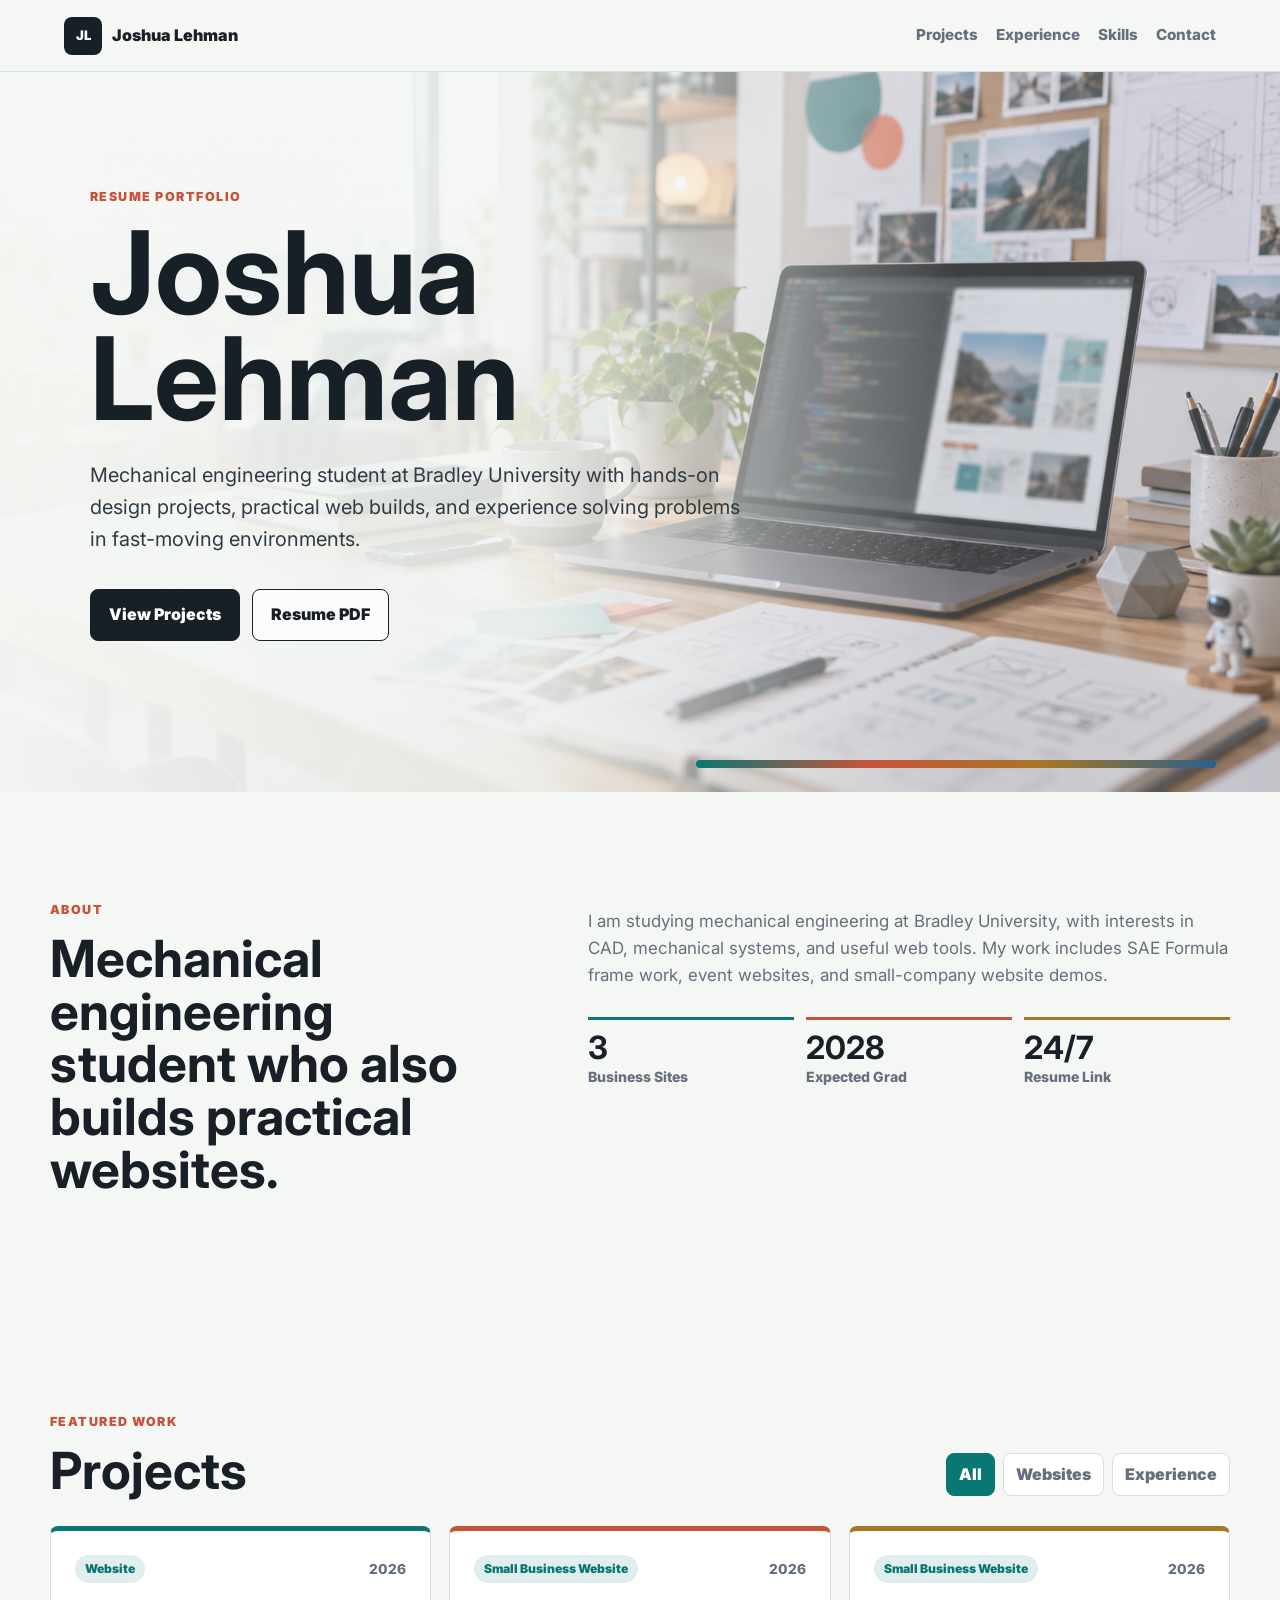
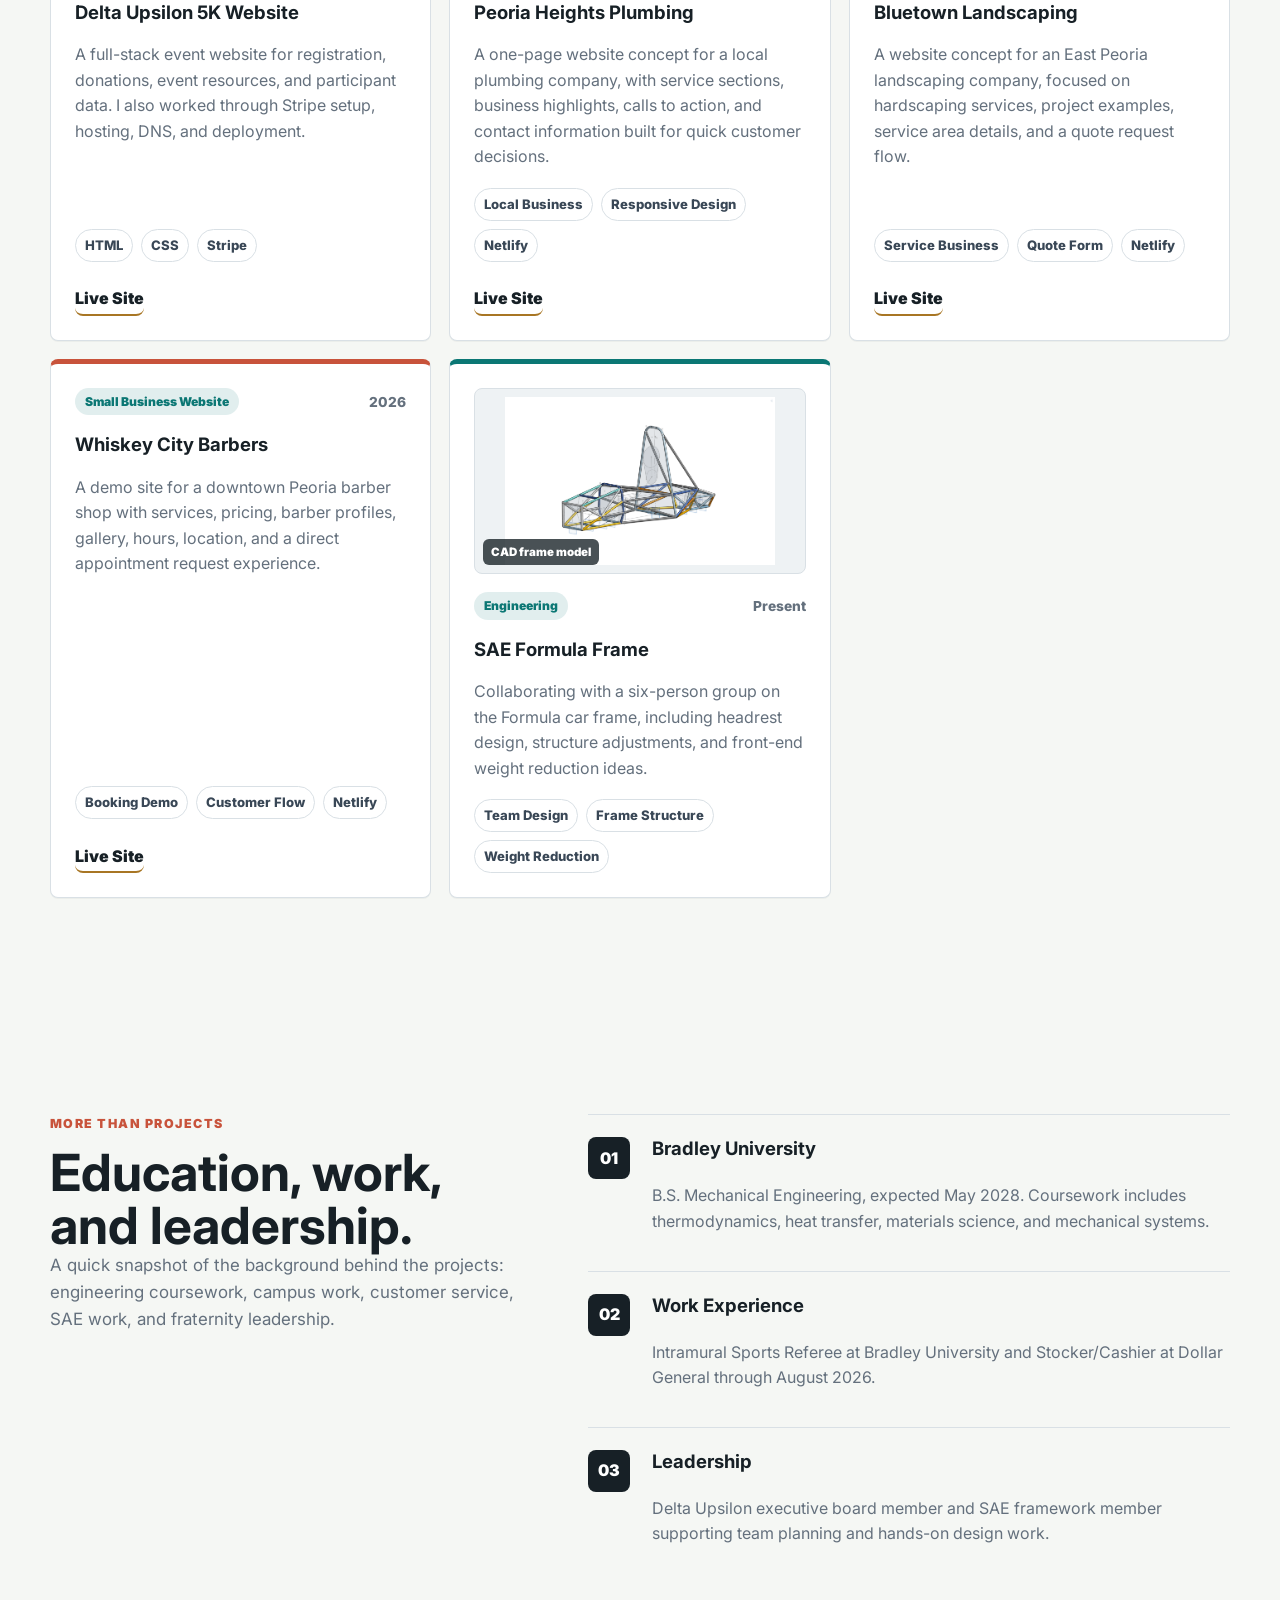
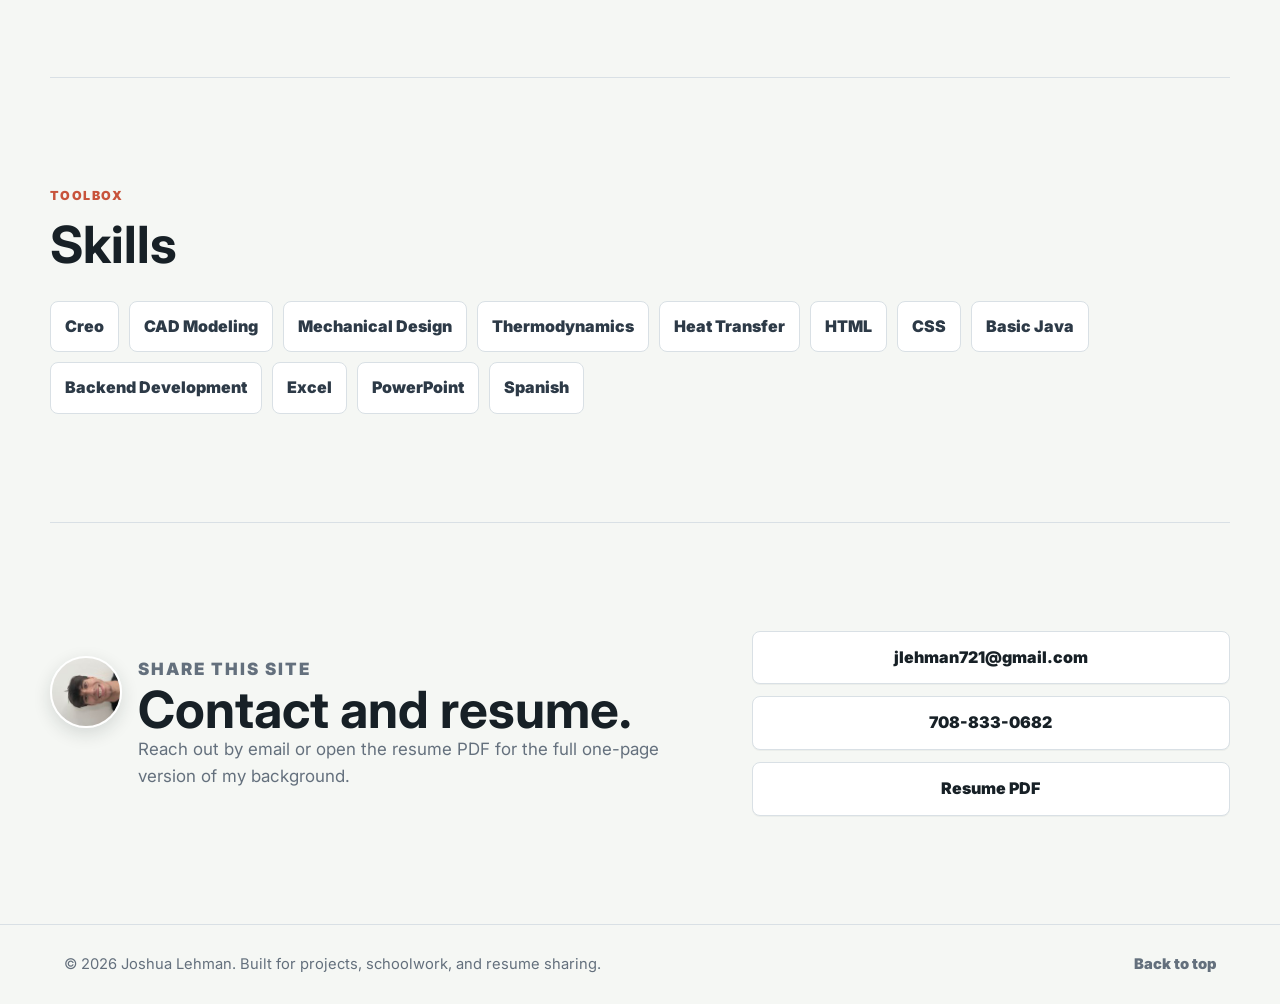
==== school/index.html @ afcafa3a "Resize contact portrait to 72 pixels" ====
<!doctype html>
<html lang="en">
  <head>
    <meta charset="utf-8">
    <meta name="viewport" content="width=device-width, initial-scale=1">
    <meta name="description" content="Joshua Lehman's student portfolio with engineering projects, small business websites, skills, and contact links.">
    <title>Joshua Lehman | Project Portfolio</title>
    <link rel="preconnect" href="https://fonts.googleapis.com">
    <link rel="preconnect" href="https://fonts.gstatic.com" crossorigin>
    <link href="https://fonts.googleapis.com/css2?family=Inter:wght@400;500;600;700;800;900&display=swap" rel="stylesheet">
    <link rel="stylesheet" href="styles.css?v=20260918-3">
  </head>
  <body>
    <header class="site-header">
      <a class="brand" href="#top" aria-label="Go to top">
        <span class="brand-mark">JL</span>
        <span>Joshua Lehman</span>
      </a>
      <nav class="site-nav" aria-label="Main navigation">
        <a href="#projects">Projects</a>
        <a href="#experience">Experience</a>
        <a href="#skills">Skills</a>
        <a href="#contact">Contact</a>
      </nav>
    </header>

    <main id="top">
      <section class="hero" aria-label="Portfolio introduction">
        <img class="hero-image" src="assets/portfolio-hero.png" alt="Desk workspace with a laptop, notebooks, and project planning materials.">
        <div class="hero-overlay"></div>
        <div class="hero-content">
          <p class="eyebrow">Resume Portfolio</p>
          <h1>Joshua Lehman</h1>
          <p class="hero-copy">
            Mechanical engineering student at Bradley University with hands-on design projects, practical web builds,
            and experience solving problems in fast-moving environments.
          </p>
          <div class="hero-actions" aria-label="Primary links">
            <a class="button primary" href="#projects">View Projects</a>
            <a class="button secondary" href="Resume 2026.pdf?v=20260918-qr">Resume PDF</a>
          </div>
        </div>
      </section>

      <section class="section intro-grid" aria-label="About">
        <div>
          <p class="section-kicker">About</p>
          <h2>Mechanical engineering student who also builds practical websites.</h2>
        </div>
        <div class="bio-panel">
          <p>
            I am studying mechanical engineering at Bradley University, with interests in CAD, mechanical systems,
            and useful web tools. My work includes SAE Formula frame work, event websites, and small-company website demos.
          </p>
          <div class="stats-row" aria-label="Portfolio highlights">
            <div>
              <strong>3</strong>
              <span>Business Sites</span>
            </div>
            <div>
              <strong>2028</strong>
              <span>Expected Grad</span>
            </div>
            <div>
              <strong>24/7</strong>
              <span>Resume Link</span>
            </div>
          </div>
        </div>
      </section>

      <section class="section" id="projects">
        <div class="section-heading">
          <div>
            <p class="section-kicker">Featured Work</p>
            <h2>Projects</h2>
          </div>
          <div class="filter-group" aria-label="Filter projects">
            <button class="filter active" type="button" data-filter="all">All</button>
            <button class="filter" type="button" data-filter="website">Websites</button>
            <button class="filter" type="button" data-filter="experience">Experience</button>
          </div>
        </div>

        <div class="project-grid">
          <article class="project-card" data-category="website">
            <div class="project-topline">
              <span class="tag">Website</span>
              <span class="date">2026</span>
            </div>
            <h3>Delta Upsilon 5K Website</h3>
            <p>
              A full-stack event website for registration, donations, event resources, and participant data.
              I also worked through Stripe setup, hosting, DNS, and deployment.
            </p>
            <ul class="project-meta">
              <li>HTML</li>
              <li>CSS</li>
              <li>Stripe</li>
            </ul>
            <div class="card-actions">
              <a href="https://dumentalhealthawareness5k.org/" target="_blank" rel="noreferrer" aria-label="View the Delta Upsilon 5K website">Live Site</a>
            </div>
          </article>

          <article class="project-card" data-category="website">
            <div class="project-topline">
              <span class="tag">Small Business Website</span>
              <span class="date">2026</span>
            </div>
            <h3>Peoria Heights Plumbing</h3>
            <p>
              A one-page website concept for a local plumbing company, with service sections, business highlights,
              calls to action, and contact information built for quick customer decisions.
            </p>
            <ul class="project-meta">
              <li>Local Business</li>
              <li>Responsive Design</li>
              <li>Netlify</li>
            </ul>
            <div class="card-actions">
              <a href="https://verdant-nasturtium-1ba655.netlify.app/" target="_blank" rel="noreferrer" aria-label="View Peoria Heights Plumbing website">Live Site</a>
            </div>
          </article>

          <article class="project-card" data-category="website">
            <div class="project-topline">
              <span class="tag">Small Business Website</span>
              <span class="date">2026</span>
            </div>
            <h3>Bluetown Landscaping</h3>
            <p>
              A website concept for an East Peoria landscaping company, focused on hardscaping services,
              project examples, service area details, and a quote request flow.
            </p>
            <ul class="project-meta">
              <li>Service Business</li>
              <li>Quote Form</li>
              <li>Netlify</li>
            </ul>
            <div class="card-actions">
              <a href="https://tranquil-beignet-ce826c.netlify.app/" target="_blank" rel="noreferrer" aria-label="View Bluetown Landscaping website">Live Site</a>
            </div>
          </article>

          <article class="project-card" data-category="website">
            <div class="project-topline">
              <span class="tag">Small Business Website</span>
              <span class="date">2026</span>
            </div>
            <h3>Whiskey City Barbers</h3>
            <p>
              A demo site for a downtown Peoria barber shop with services, pricing, barber profiles, gallery,
              hours, location, and a direct appointment request experience.
            </p>
            <ul class="project-meta">
              <li>Booking Demo</li>
              <li>Customer Flow</li>
              <li>Netlify</li>
            </ul>
            <div class="card-actions">
              <a href="https://meek-cocada-9cc5ed.netlify.app/" target="_blank" rel="noreferrer" aria-label="View Whiskey City Barbers website">Live Site</a>
            </div>
          </article>

          <article class="project-card" data-category="experience">
            <figure class="project-media">
              <button class="media-open" type="button" aria-label="Open larger CAD frame image">
                <img src="assets/sae-frame-cad.png" alt="CAD model of the SAE Formula car frame structure.">
              </button>
              <figcaption>CAD frame model</figcaption>
            </figure>
            <div class="project-topline">
              <span class="tag">Engineering</span>
              <span class="date">Present</span>
            </div>
            <h3>SAE Formula Frame</h3>
            <p>
              Collaborating with a six-person group on the Formula car frame, including headrest design,
              structure adjustments, and front-end weight reduction ideas.
            </p>
            <ul class="project-meta">
              <li>Team Design</li>
              <li>Frame Structure</li>
              <li>Weight Reduction</li>
            </ul>
          </article>
        </div>
      </section>

      <section class="section split-section" id="experience">
        <div>
          <p class="section-kicker">More Than Projects</p>
          <h2>Education, work, and leadership.</h2>
          <p class="muted">
            A quick snapshot of the background behind the projects: engineering coursework, campus work, customer
            service, SAE work, and fraternity leadership.
          </p>
        </div>
        <div class="timeline" aria-label="Experience highlights">
          <article>
            <span>01</span>
            <h3>Bradley University</h3>
            <p>B.S. Mechanical Engineering, expected May 2028. Coursework includes thermodynamics, heat transfer, materials science, and mechanical systems.</p>
          </article>
          <article>
            <span>02</span>
            <h3>Work Experience</h3>
            <p>Intramural Sports Referee at Bradley University and Stocker/Cashier at Dollar General through August 2026.</p>
          </article>
          <article>
            <span>03</span>
            <h3>Leadership</h3>
            <p>Delta Upsilon executive board member and SAE framework member supporting team planning and hands-on design work.</p>
          </article>
        </div>
      </section>

      <section class="section skills-section" id="skills">
        <div class="section-heading">
          <div>
            <p class="section-kicker">Toolbox</p>
            <h2>Skills</h2>
          </div>
        </div>
        <div class="skills-grid" aria-label="Skills list">
          <span>Creo</span>
          <span>CAD Modeling</span>
          <span>Mechanical Design</span>
          <span>Thermodynamics</span>
          <span>Heat Transfer</span>
          <span>HTML</span>
          <span>CSS</span>
          <span>Basic Java</span>
          <span>Backend Development</span>
          <span>Excel</span>
          <span>PowerPoint</span>
          <span>Spanish</span>
        </div>
      </section>

      <section class="section contact-section" id="contact">
        <div class="contact-intro">
          <img class="contact-photo" src="assets/josh-lehman.jpeg?v=20260918-3" alt="Joshua Lehman">
          <div>
            <p class="section-kicker">Share This Site</p>
            <h2>Contact and resume.</h2>
            <p>
              Reach out by email or open the resume PDF for the full one-page version of my background.
            </p>
          </div>
        </div>
        <div class="contact-links" aria-label="Contact links">
          <a href="mailto:jlehman721@gmail.com">jlehman721@gmail.com</a>
          <a href="tel:+17088330682">708-833-0682</a>
          <a href="Resume 2026.pdf?v=20260918-qr">Resume PDF</a>
        </div>
      </section>
    </main>

    <footer class="site-footer">
      <p>&copy; <span id="year"></span> Joshua Lehman. Built for projects, schoolwork, and resume sharing.</p>
      <a href="#top">Back to top</a>
    </footer>

    <div class="image-modal" id="cadModal" aria-hidden="true" role="dialog" aria-label="Larger CAD frame image">
      <button class="modal-backdrop" type="button" aria-label="Close larger CAD frame image"></button>
      <div class="modal-panel">
        <button class="modal-close" type="button" aria-label="Close larger CAD frame image">Close</button>
        <img src="assets/sae-frame-cad.png" alt="Large view of the SAE Formula car frame CAD model.">
      </div>
    </div>

    <script src="script.js"></script>
  </body>
</html>
---- school/styles.css ----
:root {
  --ink: #172026;
  --muted: #64707d;
  --line: #d9e0e5;
  --paper: #f5f7f4;
  --white: #ffffff;
  --teal: #0b7774;
  --coral: #c8533b;
  --gold: #a87624;
  --blue: #2d5f8b;
}

* {
  box-sizing: border-box;
}

html {
  scroll-behavior: smooth;
}

body {
  margin: 0;
  background: var(--paper);
  color: var(--ink);
  font-family: "Inter", Arial, sans-serif;
  line-height: 1.6;
}

a {
  color: inherit;
}

.site-header {
  position: sticky;
  top: 0;
  z-index: 20;
  display: flex;
  min-height: 72px;
  align-items: center;
  justify-content: space-between;
  gap: 24px;
  padding: 14px clamp(18px, 5vw, 64px);
  border-bottom: 1px solid rgba(217, 224, 229, 0.9);
  background: rgba(245, 247, 244, 0.93);
  backdrop-filter: blur(16px);
}

.brand {
  display: inline-flex;
  align-items: center;
  gap: 10px;
  font-weight: 900;
  text-decoration: none;
}

.brand-mark {
  display: grid;
  width: 38px;
  height: 38px;
  place-items: center;
  border-radius: 8px;
  background: var(--ink);
  color: var(--white);
  font-size: 0.82rem;
  letter-spacing: 0;
}

.site-nav {
  display: flex;
  flex-wrap: wrap;
  justify-content: flex-end;
  gap: 8px 18px;
  color: var(--muted);
  font-size: 0.95rem;
  font-weight: 800;
}

.site-nav a {
  text-decoration: none;
}

.site-nav a:hover,
.site-nav a:focus-visible {
  color: var(--teal);
}

.hero {
  position: relative;
  display: grid;
  min-height: min(720px, calc(100vh - 72px));
  align-items: center;
  overflow: hidden;
  isolation: isolate;
}

.hero::after {
  position: absolute;
  right: clamp(18px, 5vw, 64px);
  bottom: 24px;
  width: min(520px, calc(100% - 36px));
  height: 8px;
  border-radius: 999px;
  background: linear-gradient(90deg, var(--teal), var(--coral), var(--gold), var(--blue));
  content: "";
}

.hero-image {
  position: absolute;
  inset: 0;
  z-index: -2;
  width: 100%;
  height: 100%;
  object-fit: cover;
  object-position: center;
}

.hero-overlay {
  position: absolute;
  inset: 0;
  z-index: -1;
  background:
    linear-gradient(90deg, rgba(245, 247, 244, 0.98) 0%, rgba(245, 247, 244, 0.88) 42%, rgba(245, 247, 244, 0.24) 75%),
    linear-gradient(0deg, rgba(23, 32, 38, 0.12), rgba(23, 32, 38, 0));
}

.hero-content {
  width: min(700px, calc(100% - 36px));
  margin-left: clamp(18px, 7vw, 92px);
  padding: 68px 0 104px;
}

.eyebrow,
.section-kicker {
  margin: 0 0 12px;
  color: var(--coral);
  font-size: 0.78rem;
  font-weight: 900;
  letter-spacing: 0.12em;
  text-transform: uppercase;
}

h1,
h2,
h3,
p {
  overflow-wrap: anywhere;
}

h1 {
  max-width: 12ch;
  margin: 0;
  font-size: clamp(3.3rem, 9vw, 7.2rem);
  line-height: 0.92;
  letter-spacing: 0;
}

h2 {
  margin: 0;
  font-size: clamp(2rem, 4vw, 3.6rem);
  line-height: 1.03;
  letter-spacing: 0;
}

h3 {
  margin: 0;
  font-size: 1.16rem;
  line-height: 1.25;
}

.hero-copy {
  max-width: 650px;
  margin: 28px 0 0;
  color: #2f3b45;
  font-size: clamp(1.04rem, 2vw, 1.25rem);
}

.hero-actions,
.card-actions,
.contact-links {
  display: flex;
  flex-wrap: wrap;
  gap: 12px;
}

.button,
.card-actions a,
.contact-links a {
  display: inline-flex;
  min-height: 44px;
  align-items: center;
  justify-content: center;
  border-radius: 8px;
  font-weight: 900;
  text-decoration: none;
  transition: transform 160ms ease, border-color 160ms ease, background 160ms ease;
}

.hero-actions {
  margin-top: 34px;
}

.button {
  padding: 12px 18px;
  border: 1px solid var(--ink);
}

.button.primary {
  background: var(--ink);
  color: var(--white);
}

.button.secondary {
  background: rgba(255, 255, 255, 0.72);
  color: var(--ink);
}

.section {
  width: min(1180px, calc(100% - 36px));
  margin: 0 auto;
  padding: clamp(56px, 9vw, 108px) 0;
}

.intro-grid,
.split-section {
  display: grid;
  grid-template-columns: minmax(0, 0.85fr) minmax(0, 1.15fr);
  gap: clamp(26px, 5vw, 72px);
  align-items: start;
}

.bio-panel {
  padding-top: 8px;
}

.bio-panel p,
.muted,
.contact-section p {
  margin: 0;
  color: var(--muted);
  font-size: 1.06rem;
}

.stats-row {
  display: grid;
  grid-template-columns: repeat(3, minmax(0, 1fr));
  gap: 12px;
  margin-top: 28px;
}

.stats-row div {
  padding-top: 12px;
  border-top: 3px solid var(--teal);
}

.stats-row div:nth-child(2) {
  border-color: var(--coral);
}

.stats-row div:nth-child(3) {
  border-color: var(--gold);
}

.stats-row strong {
  display: block;
  font-size: 2rem;
  line-height: 1;
}

.stats-row span {
  color: var(--muted);
  font-size: 0.88rem;
  font-weight: 800;
}

.section-heading {
  display: flex;
  align-items: end;
  justify-content: space-between;
  gap: 22px;
  margin-bottom: 30px;
}

.filter-group {
  display: flex;
  flex-wrap: wrap;
  gap: 8px;
}

.filter {
  min-height: 40px;
  padding: 8px 12px;
  border: 1px solid var(--line);
  border-radius: 8px;
  background: var(--white);
  color: var(--muted);
  cursor: pointer;
  font: inherit;
  font-weight: 900;
}

.filter.active,
.filter:hover,
.filter:focus-visible {
  border-color: var(--teal);
  background: var(--teal);
  color: var(--white);
}

.project-grid {
  display: grid;
  grid-template-columns: repeat(3, minmax(0, 1fr));
  gap: 18px;
}

.project-card {
  display: flex;
  min-height: 388px;
  flex-direction: column;
  gap: 18px;
  padding: 24px;
  border: 1px solid var(--line);
  border-top: 5px solid var(--teal);
  border-radius: 8px;
  background: var(--white);
  box-shadow: 0 1px 0 rgba(23, 32, 38, 0.04);
}

.project-card:nth-child(2n) {
  border-top-color: var(--coral);
}

.project-card:nth-child(3n) {
  border-top-color: var(--gold);
}

.project-card.is-hidden {
  display: none;
}

.project-media {
  position: relative;
  overflow: hidden;
  aspect-ratio: 16 / 9;
  margin: 0;
  border: 1px solid var(--line);
  border-radius: 8px;
  background: #eef2f4;
}

.project-media img {
  width: 100%;
  height: 100%;
  object-fit: contain;
  padding: 8px;
}

.media-open {
  display: block;
  width: 100%;
  height: 100%;
  padding: 0;
  border: 0;
  background: transparent;
  cursor: zoom-in;
}

.media-open:focus-visible {
  outline: 3px solid var(--teal);
  outline-offset: -3px;
}

.project-media figcaption {
  position: absolute;
  left: 8px;
  bottom: 8px;
  padding: 4px 8px;
  border-radius: 6px;
  background: rgba(23, 32, 38, 0.78);
  color: var(--white);
  font-size: 0.72rem;
  font-weight: 900;
}

.image-modal {
  position: fixed;
  inset: 0;
  z-index: 50;
  display: none;
  align-items: center;
  justify-content: center;
  padding: 18px;
}

.image-modal.is-open {
  display: flex;
}

.modal-backdrop {
  position: absolute;
  inset: 0;
  border: 0;
  background: rgba(23, 32, 38, 0.76);
  cursor: zoom-out;
}

.modal-panel {
  position: relative;
  z-index: 1;
  display: grid;
  gap: 10px;
  width: min(1100px, 100%);
}

.modal-panel img {
  width: 100%;
  max-height: min(78vh, 780px);
  object-fit: contain;
  border-radius: 8px;
  background: var(--white);
  box-shadow: 0 20px 60px rgba(0, 0, 0, 0.28);
}

.modal-close {
  justify-self: end;
  min-height: 40px;
  padding: 8px 12px;
  border: 1px solid rgba(255, 255, 255, 0.28);
  border-radius: 8px;
  background: var(--white);
  color: var(--ink);
  cursor: pointer;
  font: inherit;
  font-weight: 900;
}

.project-topline {
  display: flex;
  align-items: center;
  justify-content: space-between;
  gap: 12px;
}

.tag {
  border-radius: 999px;
  background: rgba(11, 119, 116, 0.12);
  color: var(--teal);
  font-size: 0.76rem;
  font-weight: 900;
  padding: 4px 10px;
}

.date {
  color: var(--muted);
  font-size: 0.86rem;
  font-weight: 800;
}

.project-card p {
  margin: 0;
  color: var(--muted);
}

.project-meta {
  display: flex;
  flex-wrap: wrap;
  gap: 8px;
  padding: 0;
  margin: auto 0 0;
  list-style: none;
}

.project-meta li {
  border: 1px solid var(--line);
  border-radius: 999px;
  color: #394756;
  font-size: 0.82rem;
  font-weight: 800;
  padding: 5px 9px;
}

.card-actions {
  padding-top: 4px;
}

.card-actions a {
  min-height: 32px;
  color: var(--ink);
  border-bottom: 2px solid var(--gold);
}

.timeline {
  display: grid;
  gap: 14px;
}

.timeline article {
  display: grid;
  grid-template-columns: 48px minmax(0, 1fr);
  gap: 16px;
  align-items: start;
  padding: 22px 0;
  border-top: 1px solid var(--line);
}

.timeline span {
  display: grid;
  width: 42px;
  height: 42px;
  place-items: center;
  border-radius: 8px;
  background: var(--ink);
  color: var(--white);
  font-weight: 900;
}

.timeline p {
  grid-column: 2;
  margin: -12px 0 0;
  color: var(--muted);
}

.skills-section {
  border-top: 1px solid var(--line);
  border-bottom: 1px solid var(--line);
}

.skills-grid {
  display: flex;
  flex-wrap: wrap;
  gap: 10px;
}

.skills-grid span {
  padding: 12px 14px;
  border: 1px solid var(--line);
  border-radius: 8px;
  background: var(--white);
  color: #2d3a47;
  font-weight: 900;
}

.contact-section {
  display: grid;
  grid-template-columns: minmax(0, 1fr) minmax(260px, 0.75fr);
  gap: clamp(26px, 5vw, 70px);
  align-items: center;
}

.contact-intro {
  display: grid;
  grid-template-columns: 72px minmax(0, 1fr);
  gap: 16px;
  align-items: start;
}

.contact-photo {
  width: 72px;
  height: 72px;
  border: 2px solid var(--white);
  border-radius: 50%;
  object-fit: cover;
  object-position: center;
  box-shadow: 0 6px 18px rgba(23, 32, 38, 0.14);
}

.contact-links {
  align-content: start;
}

.contact-links a {
  width: 100%;
  padding: 13px 16px;
  border: 1px solid var(--line);
  background: var(--white);
  color: var(--ink);
  box-shadow: 0 1px 0 rgba(23, 32, 38, 0.04);
}

.contact-links a:hover,
.contact-links a:focus-visible,
.button:hover,
.button:focus-visible,
.card-actions a:hover,
.card-actions a:focus-visible {
  transform: translateY(-1px);
}

.site-footer {
  display: flex;
  flex-wrap: wrap;
  justify-content: space-between;
  gap: 14px;
  padding: 28px clamp(18px, 5vw, 64px);
  border-top: 1px solid var(--line);
  color: var(--muted);
  font-size: 0.92rem;
}

.site-footer p {
  margin: 0;
}

.site-footer a {
  font-weight: 900;
  text-decoration: none;
}

@media (max-width: 880px) {
  .site-header,
  .section-heading,
  .contact-section {
    align-items: flex-start;
  }

  .site-header,
  .section-heading {
    flex-direction: column;
  }

  .site-nav {
    justify-content: flex-start;
  }

  .hero {
    min-height: 680px;
  }

  .hero-overlay {
    background: linear-gradient(180deg, rgba(245, 247, 244, 0.98) 0%, rgba(245, 247, 244, 0.92) 48%, rgba(245, 247, 244, 0.38) 100%);
  }

  .intro-grid,
  .split-section,
  .contact-section,
  .project-grid {
    grid-template-columns: 1fr;
  }

  .project-card {
    min-height: auto;
  }
}

@media (max-width: 560px) {
  .site-header {
    position: static;
  }

  .hero-content {
    width: calc(100% - 32px);
    margin: 0 auto;
    padding-top: 50px;
  }

  .hero::after {
    right: 16px;
    bottom: 18px;
    width: calc(100% - 32px);
  }

  .hero-actions .button,
  .stats-row,
  .filter,
  .contact-links a {
    width: 100%;
  }

  .stats-row {
    grid-template-columns: 1fr;
  }

  .timeline article {
    grid-template-columns: 42px minmax(0, 1fr);
  }
}
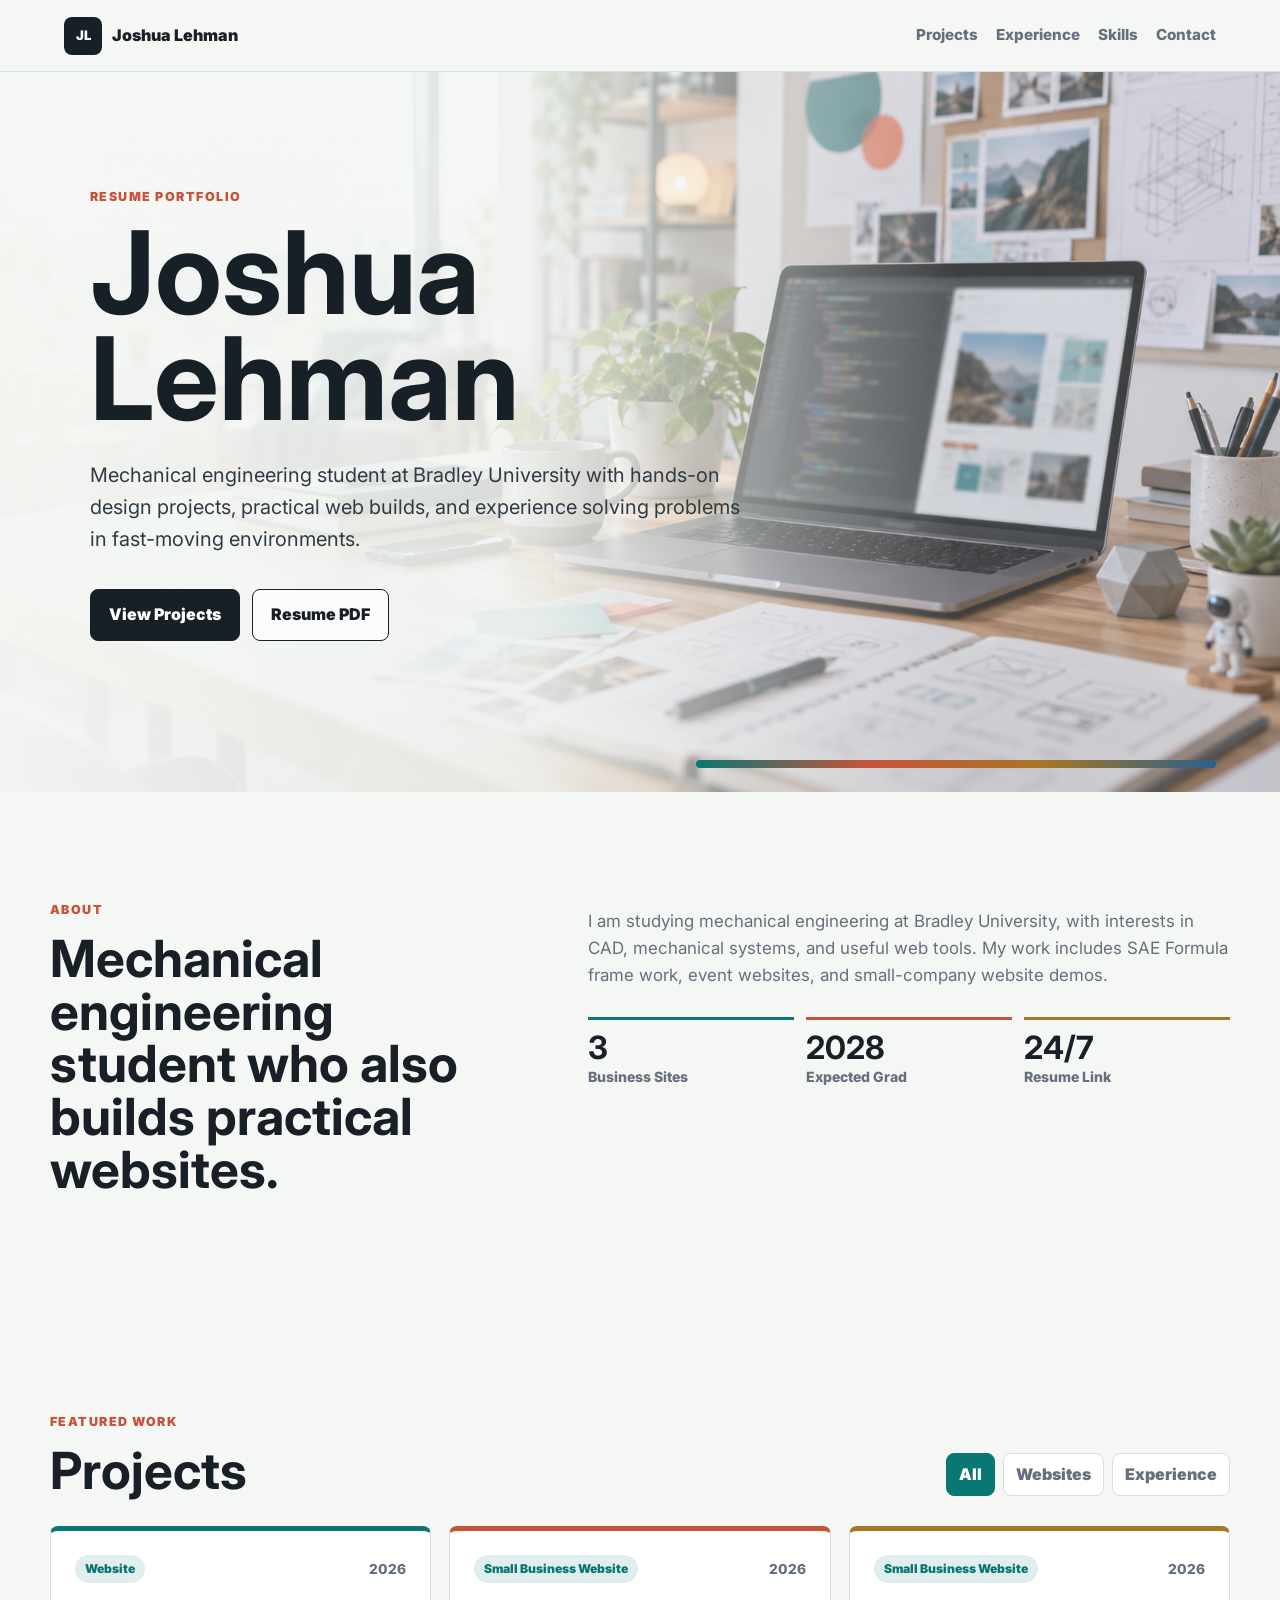
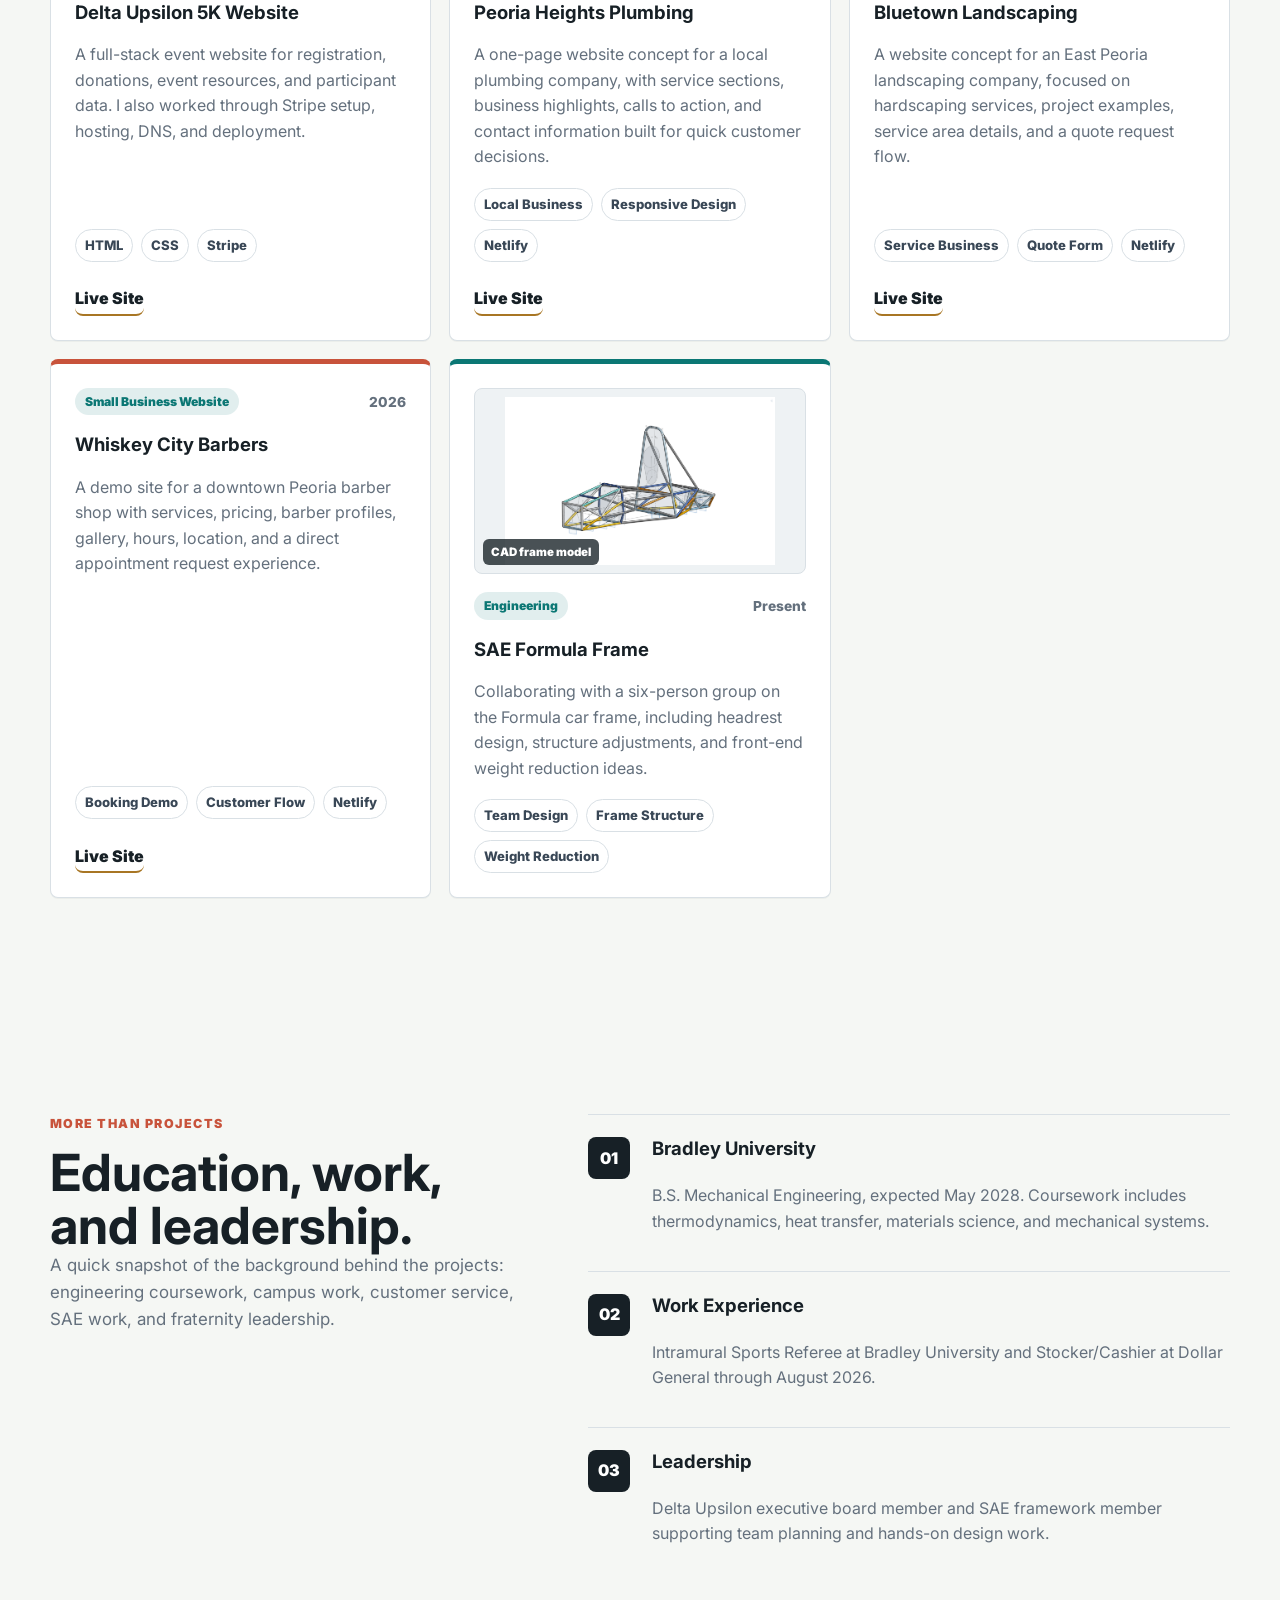
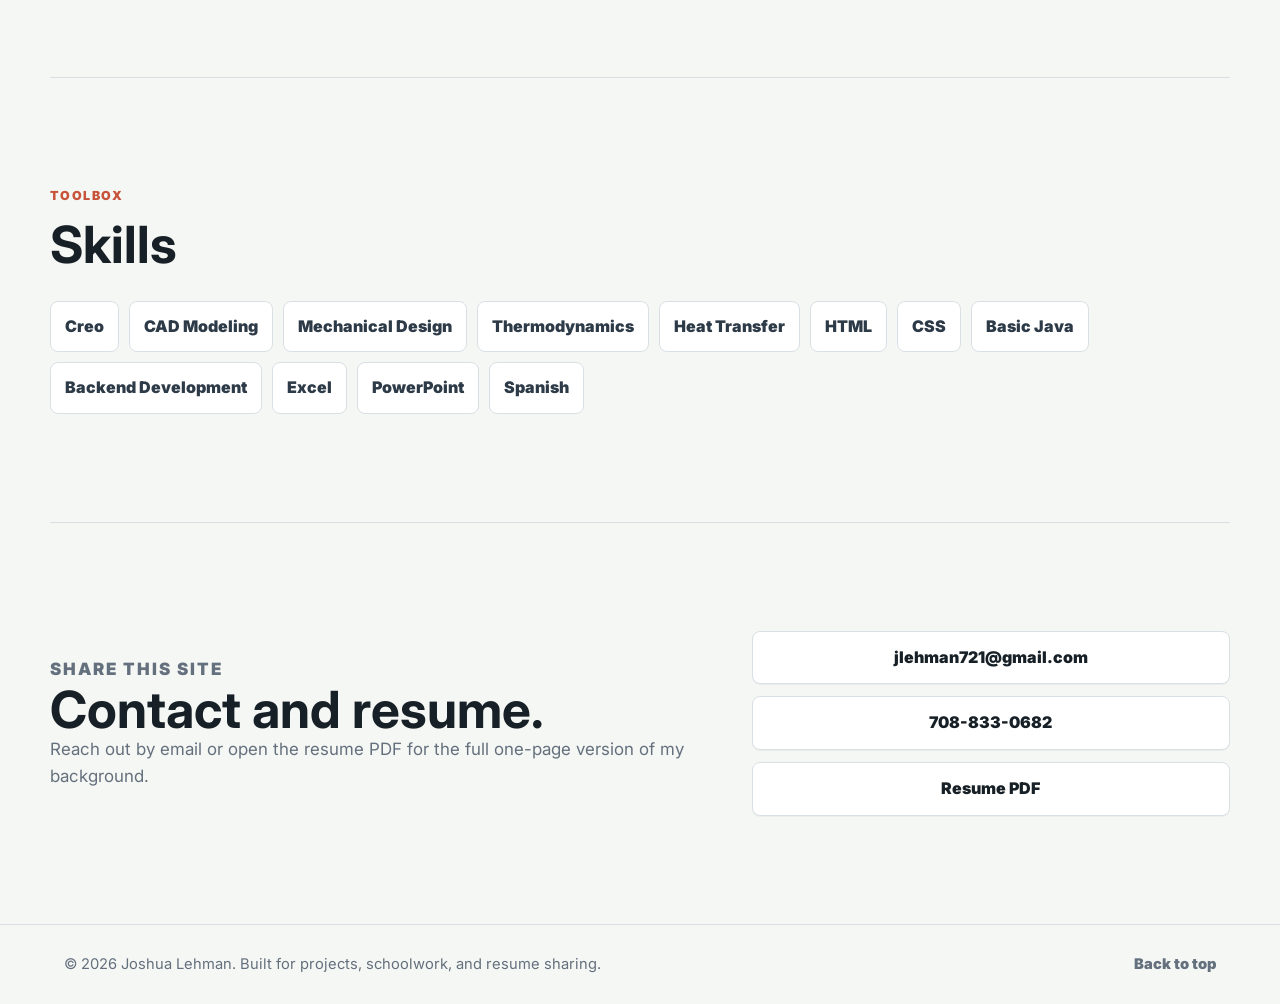
==== commit 8e0c9604: "Remove contact portrait" ====
--- a/school/index.html
+++ b/school/index.html
@@ -8,7 +8,7 @@
     <link rel="preconnect" href="https://fonts.googleapis.com">
     <link rel="preconnect" href="https://fonts.gstatic.com" crossorigin>
     <link href="https://fonts.googleapis.com/css2?family=Inter:wght@400;500;600;700;800;900&display=swap" rel="stylesheet">
-    <link rel="stylesheet" href="styles.css?v=20260918-3">
+    <link rel="stylesheet" href="styles.css">
   </head>
   <body>
     <header class="site-header">
@@ -37,7 +37,7 @@
           </p>
           <div class="hero-actions" aria-label="Primary links">
             <a class="button primary" href="#projects">View Projects</a>
-            <a class="button secondary" href="Resume 2026.pdf?v=20260918-qr">Resume PDF</a>
+            <a class="button secondary" href="Resume 2026.pdf">Resume PDF</a>
           </div>
         </div>
       </section>
@@ -240,20 +240,17 @@
       </section>
 
       <section class="section contact-section" id="contact">
-        <div class="contact-intro">
-          <img class="contact-photo" src="assets/josh-lehman.jpeg?v=20260918-3" alt="Joshua Lehman">
-          <div>
-            <p class="section-kicker">Share This Site</p>
-            <h2>Contact and resume.</h2>
-            <p>
-              Reach out by email or open the resume PDF for the full one-page version of my background.
-            </p>
-          </div>
+        <div>
+          <p class="section-kicker">Share This Site</p>
+          <h2>Contact and resume.</h2>
+          <p>
+            Reach out by email or open the resume PDF for the full one-page version of my background.
+          </p>
         </div>
         <div class="contact-links" aria-label="Contact links">
           <a href="mailto:jlehman721@gmail.com">jlehman721@gmail.com</a>
           <a href="tel:+17088330682">708-833-0682</a>
-          <a href="Resume 2026.pdf?v=20260918-qr">Resume PDF</a>
+          <a href="Resume 2026.pdf">Resume PDF</a>
         </div>
       </section>
     </main>
--- a/school/styles.css
+++ b/school/styles.css
@@ -546,33 +546,19 @@
   align-items: center;
 }
 
-.contact-intro {
-  display: grid;
-  grid-template-columns: 72px minmax(0, 1fr);
-  gap: 16px;
-  align-items: start;
-}
-
-.contact-photo {
-  width: 72px;
-  height: 72px;
-  border: 2px solid var(--white);
-  border-radius: 50%;
-  object-fit: cover;
-  object-position: center;
-  box-shadow: 0 6px 18px rgba(23, 32, 38, 0.14);
-}
-
 .contact-links {
   align-content: start;
 }
 
 .contact-links a {
   width: 100%;
+  max-width: 100%;
   padding: 13px 16px;
   border: 1px solid var(--line);
   background: var(--white);
   color: var(--ink);
+  overflow-wrap: anywhere;
+  text-align: center;
   box-shadow: 0 1px 0 rgba(23, 32, 38, 0.04);
 }
 
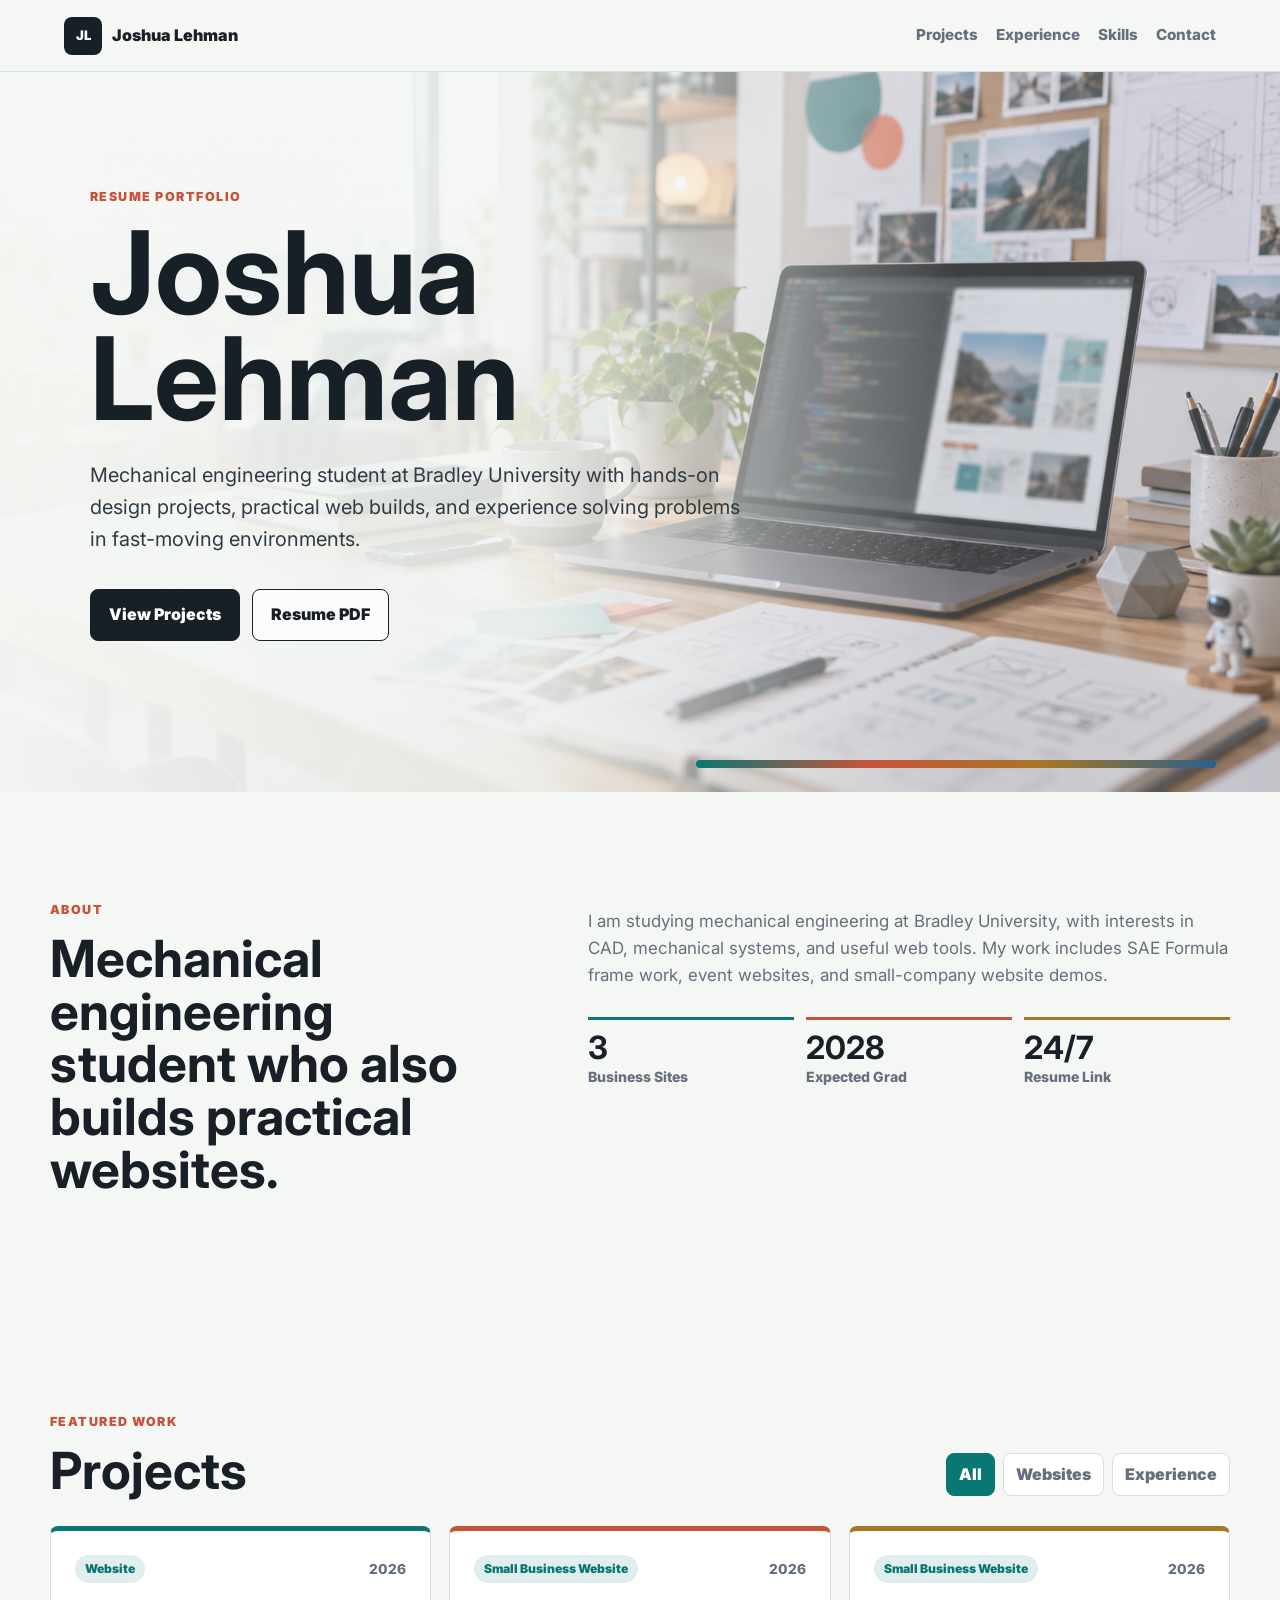
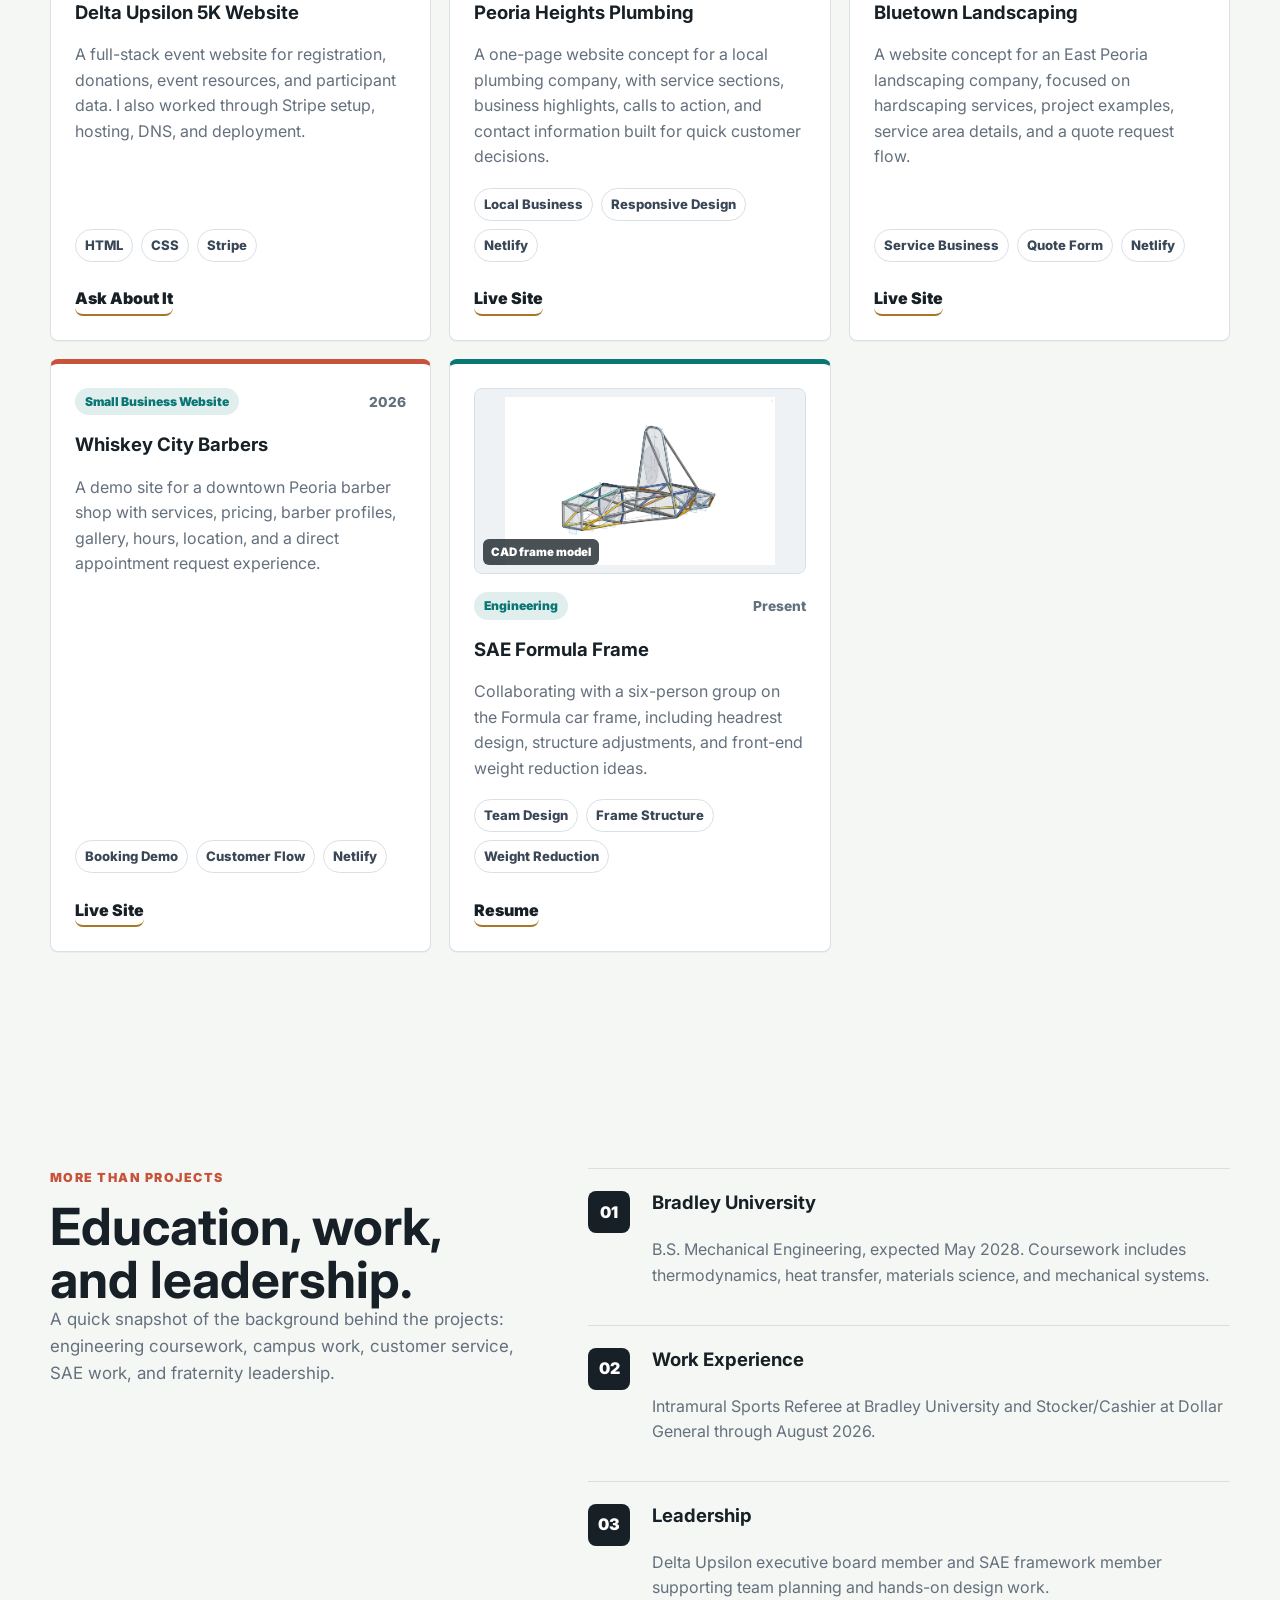
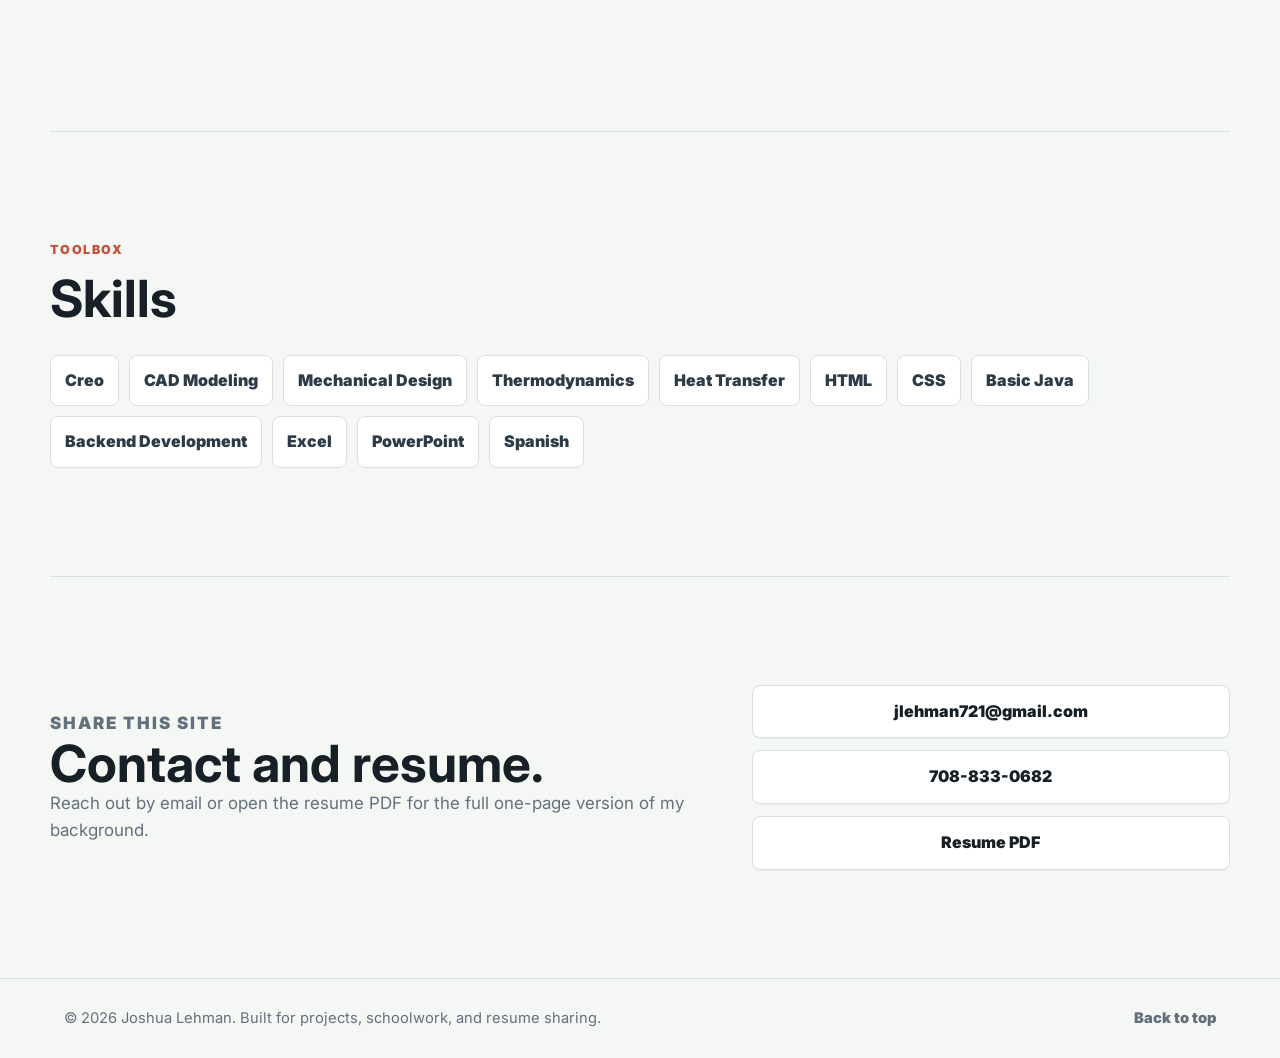
==== commit ae607303: "Add files via upload" ====
--- a/school/index.html
+++ b/school/index.html
@@ -99,7 +99,7 @@
               <li>Stripe</li>
             </ul>
             <div class="card-actions">
-              <a href="https://dumentalhealthawareness5k.org/" target="_blank" rel="noreferrer" aria-label="View the Delta Upsilon 5K website">Live Site</a>
+              <a href="#contact" aria-label="Ask about the Delta Upsilon 5K website">Ask About It</a>
             </div>
           </article>
 
@@ -184,6 +184,9 @@
               <li>Frame Structure</li>
               <li>Weight Reduction</li>
             </ul>
+            <div class="card-actions">
+              <a href="Resume 2026.pdf" aria-label="View resume for SAE Formula frame details">Resume</a>
+            </div>
           </article>
         </div>
       </section>
--- a/school/styles.css
+++ b/school/styles.css
@@ -552,13 +552,10 @@
 
 .contact-links a {
   width: 100%;
-  max-width: 100%;
   padding: 13px 16px;
   border: 1px solid var(--line);
   background: var(--white);
   color: var(--ink);
-  overflow-wrap: anywhere;
-  text-align: center;
   box-shadow: 0 1px 0 rgba(23, 32, 38, 0.04);
 }
 
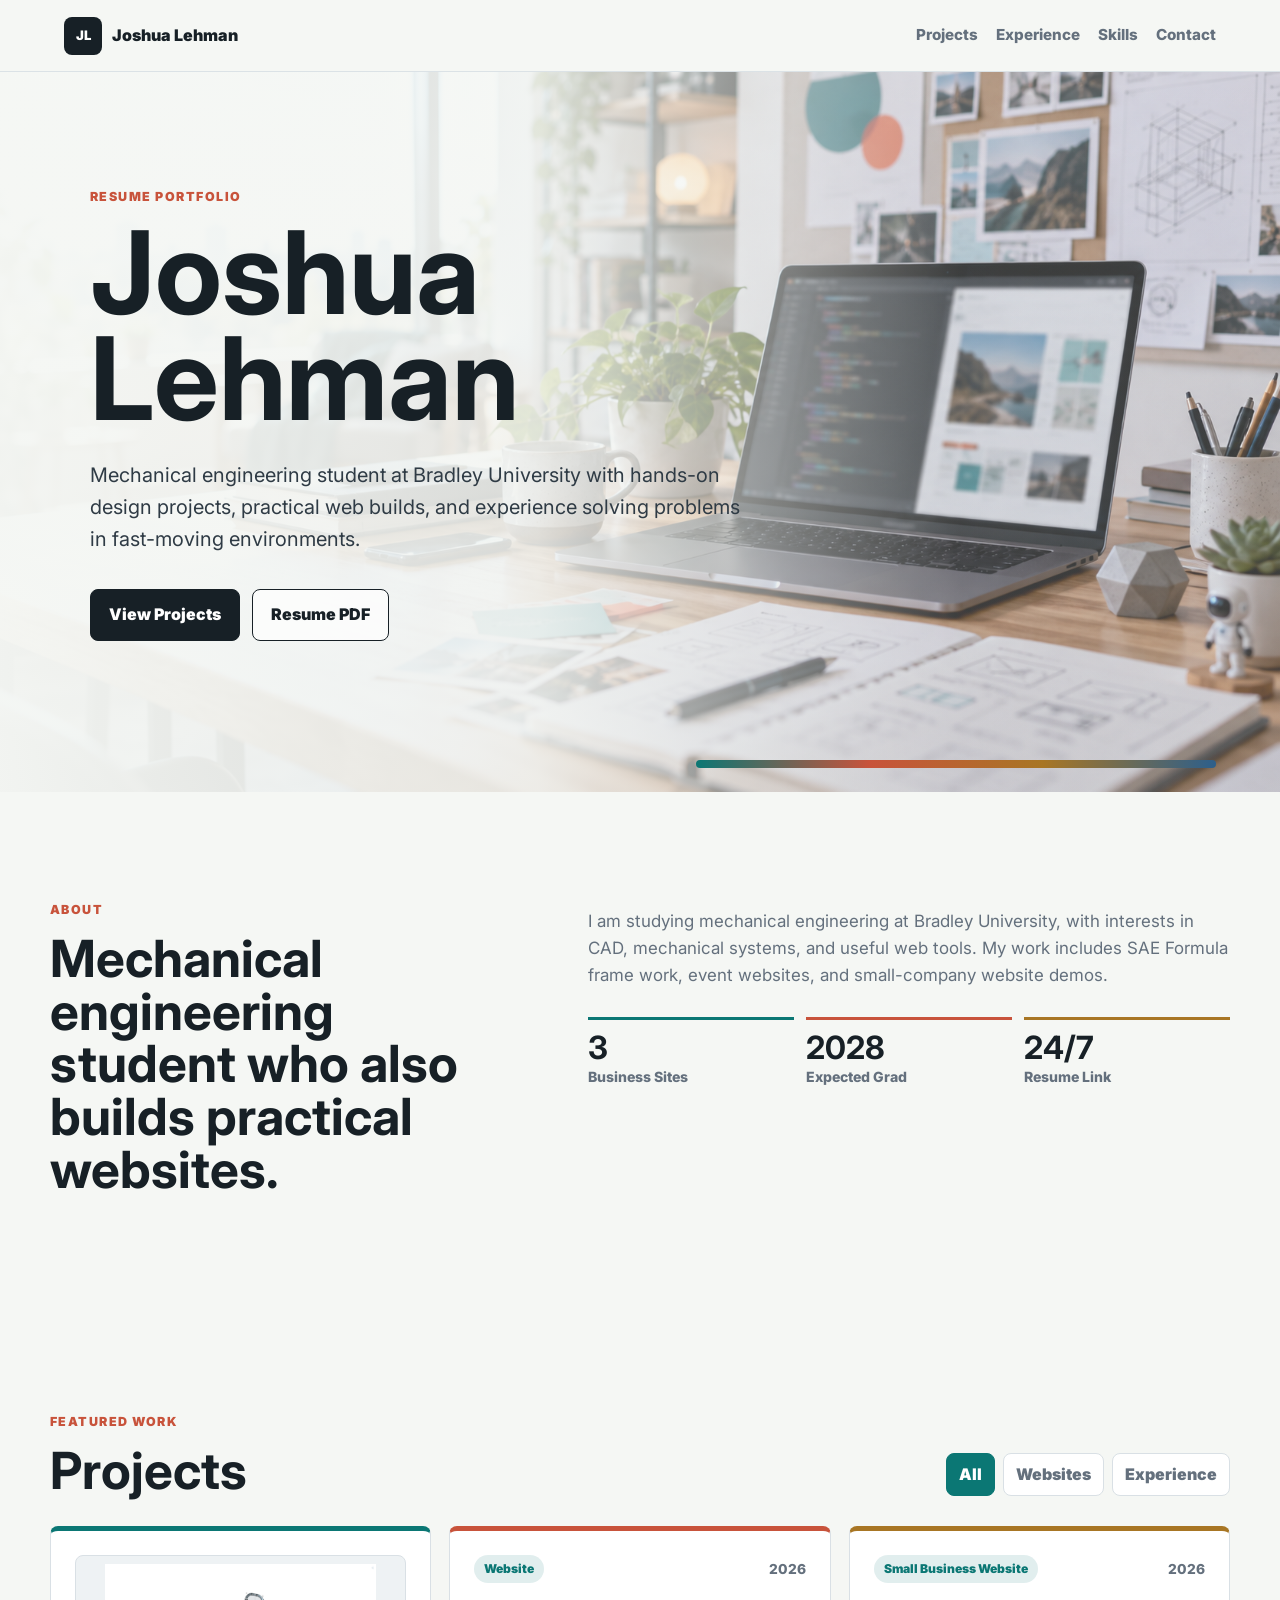
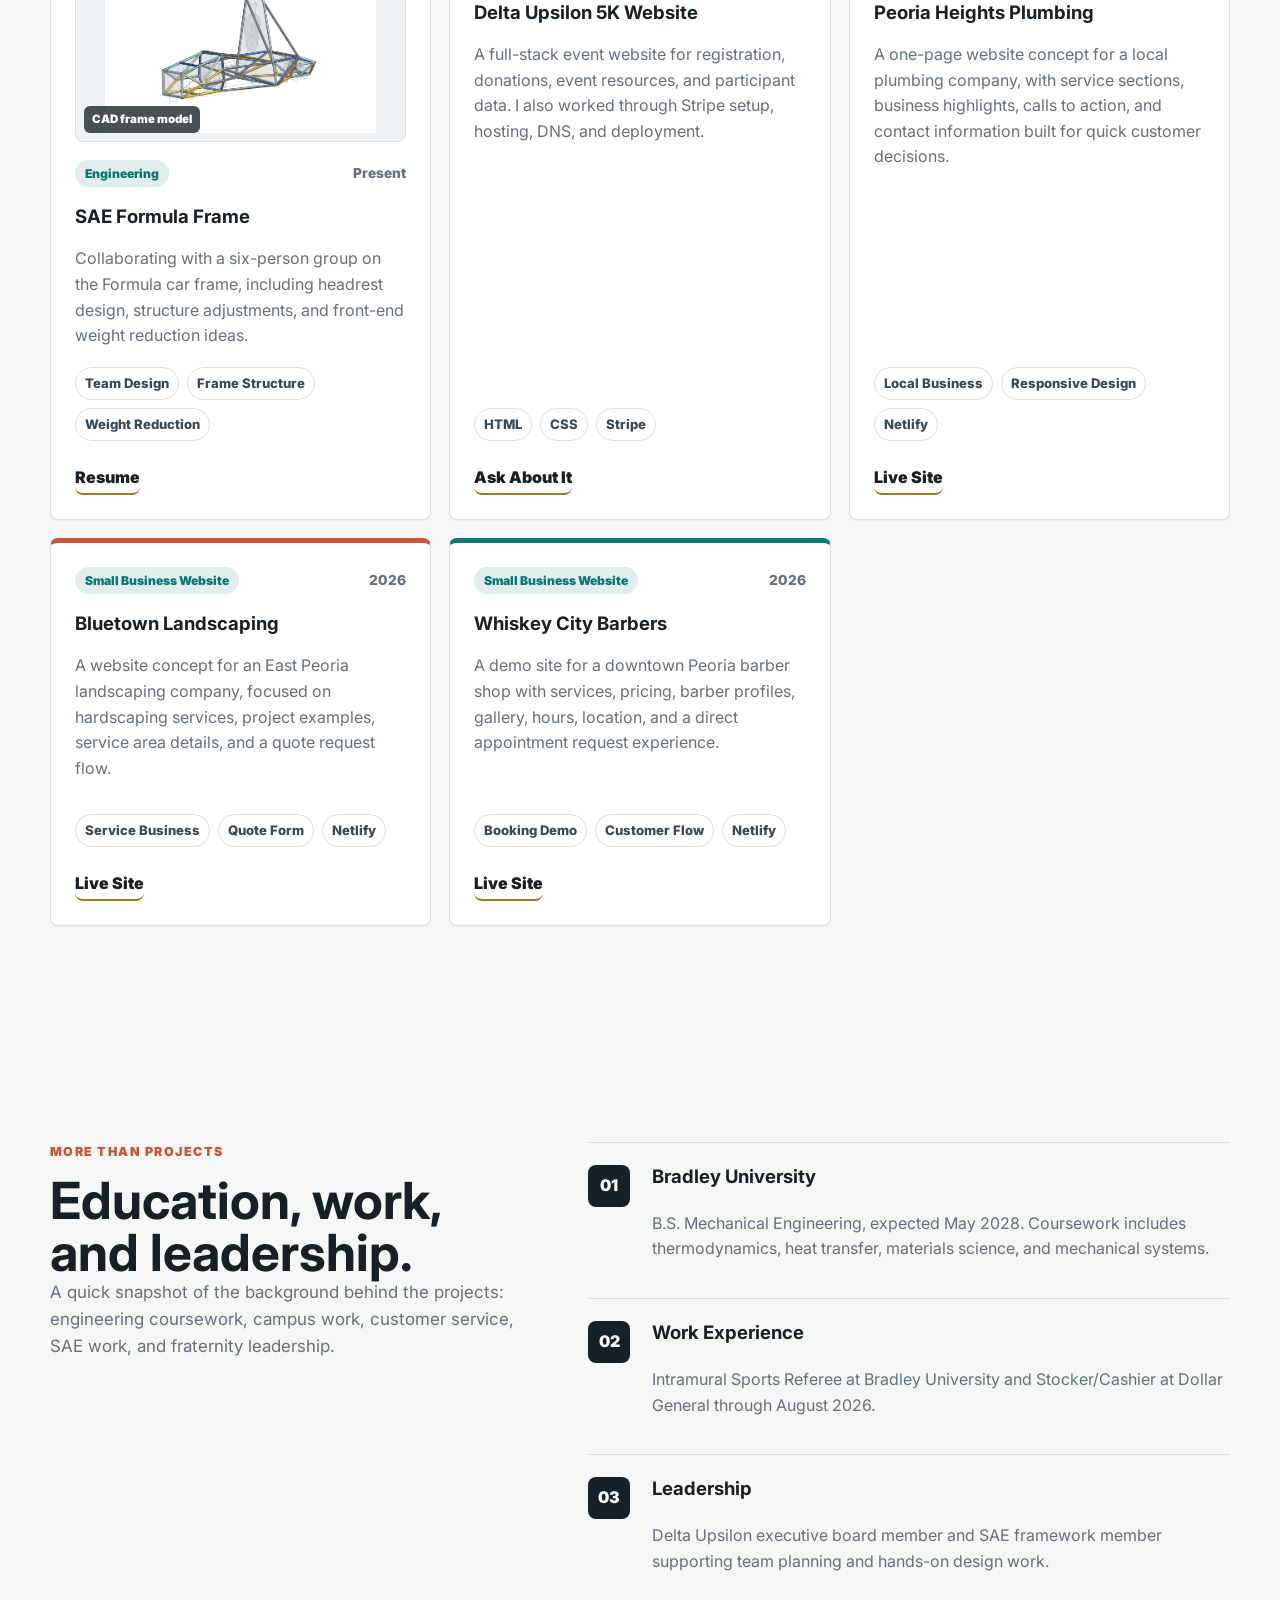
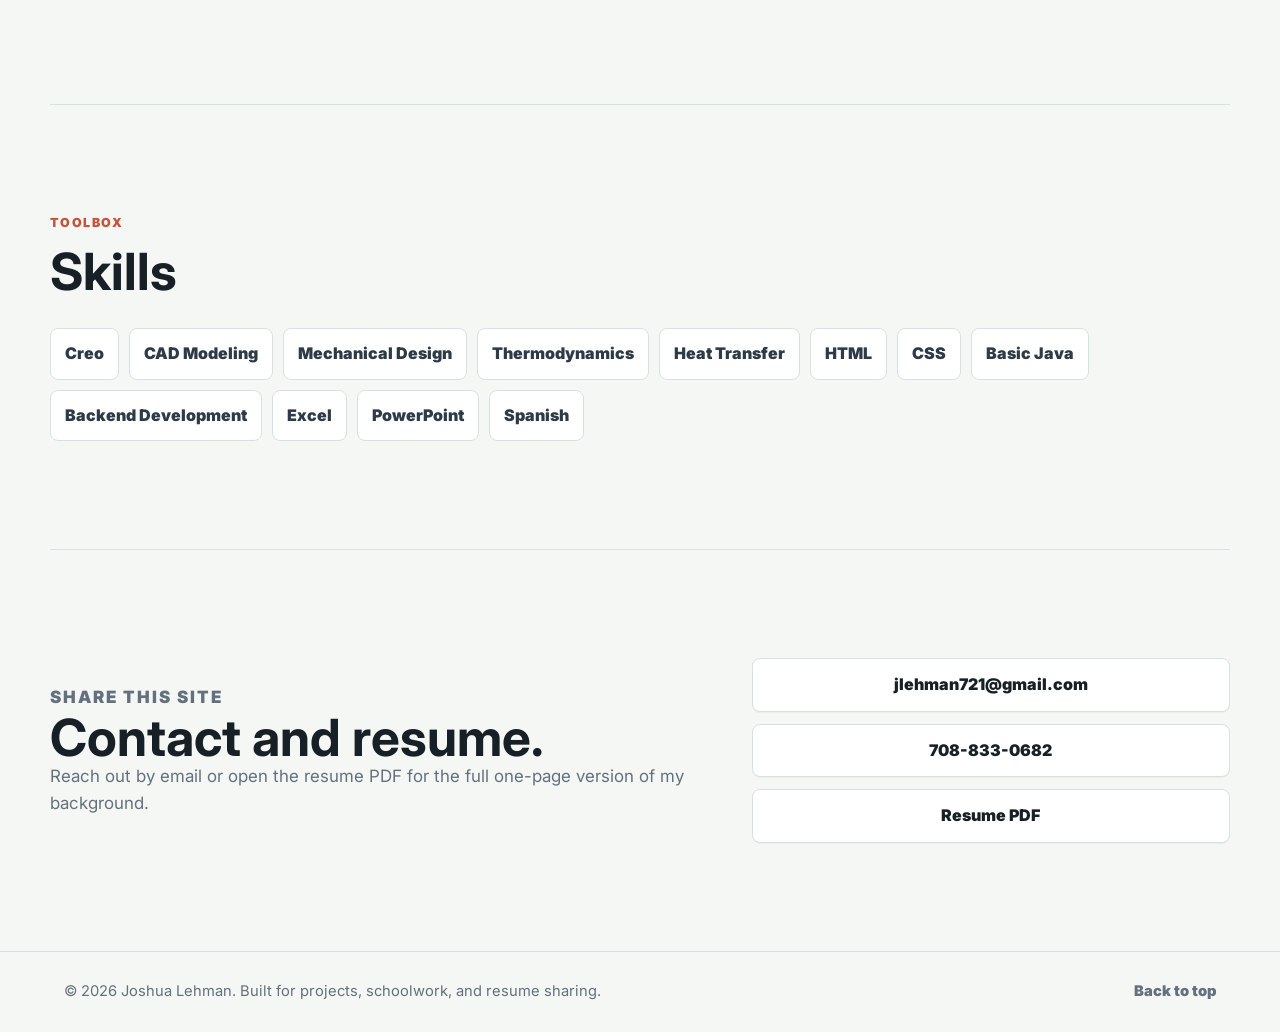
==== commit b4e6fa96: "Reorder projects and update resume links" ====
--- a/school/index.html
+++ b/school/index.html
@@ -37,7 +37,7 @@
           </p>
           <div class="hero-actions" aria-label="Primary links">
             <a class="button primary" href="#projects">View Projects</a>
-            <a class="button secondary" href="Resume 2026.pdf">Resume PDF</a>
+            <a class="button secondary" href="Resume%20Job%20Fair.pdf">Resume PDF</a>
           </div>
         </div>
       </section>
@@ -83,86 +83,6 @@
         </div>
 
         <div class="project-grid">
-          <article class="project-card" data-category="website">
-            <div class="project-topline">
-              <span class="tag">Website</span>
-              <span class="date">2026</span>
-            </div>
-            <h3>Delta Upsilon 5K Website</h3>
-            <p>
-              A full-stack event website for registration, donations, event resources, and participant data.
-              I also worked through Stripe setup, hosting, DNS, and deployment.
-            </p>
-            <ul class="project-meta">
-              <li>HTML</li>
-              <li>CSS</li>
-              <li>Stripe</li>
-            </ul>
-            <div class="card-actions">
-              <a href="#contact" aria-label="Ask about the Delta Upsilon 5K website">Ask About It</a>
-            </div>
-          </article>
-
-          <article class="project-card" data-category="website">
-            <div class="project-topline">
-              <span class="tag">Small Business Website</span>
-              <span class="date">2026</span>
-            </div>
-            <h3>Peoria Heights Plumbing</h3>
-            <p>
-              A one-page website concept for a local plumbing company, with service sections, business highlights,
-              calls to action, and contact information built for quick customer decisions.
-            </p>
-            <ul class="project-meta">
-              <li>Local Business</li>
-              <li>Responsive Design</li>
-              <li>Netlify</li>
-            </ul>
-            <div class="card-actions">
-              <a href="https://verdant-nasturtium-1ba655.netlify.app/" target="_blank" rel="noreferrer" aria-label="View Peoria Heights Plumbing website">Live Site</a>
-            </div>
-          </article>
-
-          <article class="project-card" data-category="website">
-            <div class="project-topline">
-              <span class="tag">Small Business Website</span>
-              <span class="date">2026</span>
-            </div>
-            <h3>Bluetown Landscaping</h3>
-            <p>
-              A website concept for an East Peoria landscaping company, focused on hardscaping services,
-              project examples, service area details, and a quote request flow.
-            </p>
-            <ul class="project-meta">
-              <li>Service Business</li>
-              <li>Quote Form</li>
-              <li>Netlify</li>
-            </ul>
-            <div class="card-actions">
-              <a href="https://tranquil-beignet-ce826c.netlify.app/" target="_blank" rel="noreferrer" aria-label="View Bluetown Landscaping website">Live Site</a>
-            </div>
-          </article>
-
-          <article class="project-card" data-category="website">
-            <div class="project-topline">
-              <span class="tag">Small Business Website</span>
-              <span class="date">2026</span>
-            </div>
-            <h3>Whiskey City Barbers</h3>
-            <p>
-              A demo site for a downtown Peoria barber shop with services, pricing, barber profiles, gallery,
-              hours, location, and a direct appointment request experience.
-            </p>
-            <ul class="project-meta">
-              <li>Booking Demo</li>
-              <li>Customer Flow</li>
-              <li>Netlify</li>
-            </ul>
-            <div class="card-actions">
-              <a href="https://meek-cocada-9cc5ed.netlify.app/" target="_blank" rel="noreferrer" aria-label="View Whiskey City Barbers website">Live Site</a>
-            </div>
-          </article>
-
           <article class="project-card" data-category="experience">
             <figure class="project-media">
               <button class="media-open" type="button" aria-label="Open larger CAD frame image">
@@ -185,9 +105,90 @@
               <li>Weight Reduction</li>
             </ul>
             <div class="card-actions">
-              <a href="Resume 2026.pdf" aria-label="View resume for SAE Formula frame details">Resume</a>
-            </div>
-          </article>
+              <a href="Resume%20Job%20Fair.pdf" aria-label="View resume for SAE Formula frame details">Resume</a>
+            </div>
+          </article>
+
+          <article class="project-card" data-category="website">
+            <div class="project-topline">
+              <span class="tag">Website</span>
+              <span class="date">2026</span>
+            </div>
+            <h3>Delta Upsilon 5K Website</h3>
+            <p>
+              A full-stack event website for registration, donations, event resources, and participant data.
+              I also worked through Stripe setup, hosting, DNS, and deployment.
+            </p>
+            <ul class="project-meta">
+              <li>HTML</li>
+              <li>CSS</li>
+              <li>Stripe</li>
+            </ul>
+            <div class="card-actions">
+              <a href="#contact" aria-label="Ask about the Delta Upsilon 5K website">Ask About It</a>
+            </div>
+          </article>
+
+          <article class="project-card" data-category="website">
+            <div class="project-topline">
+              <span class="tag">Small Business Website</span>
+              <span class="date">2026</span>
+            </div>
+            <h3>Peoria Heights Plumbing</h3>
+            <p>
+              A one-page website concept for a local plumbing company, with service sections, business highlights,
+              calls to action, and contact information built for quick customer decisions.
+            </p>
+            <ul class="project-meta">
+              <li>Local Business</li>
+              <li>Responsive Design</li>
+              <li>Netlify</li>
+            </ul>
+            <div class="card-actions">
+              <a href="https://verdant-nasturtium-1ba655.netlify.app/" target="_blank" rel="noreferrer" aria-label="View Peoria Heights Plumbing website">Live Site</a>
+            </div>
+          </article>
+
+          <article class="project-card" data-category="website">
+            <div class="project-topline">
+              <span class="tag">Small Business Website</span>
+              <span class="date">2026</span>
+            </div>
+            <h3>Bluetown Landscaping</h3>
+            <p>
+              A website concept for an East Peoria landscaping company, focused on hardscaping services,
+              project examples, service area details, and a quote request flow.
+            </p>
+            <ul class="project-meta">
+              <li>Service Business</li>
+              <li>Quote Form</li>
+              <li>Netlify</li>
+            </ul>
+            <div class="card-actions">
+              <a href="https://tranquil-beignet-ce826c.netlify.app/" target="_blank" rel="noreferrer" aria-label="View Bluetown Landscaping website">Live Site</a>
+            </div>
+          </article>
+
+          <article class="project-card" data-category="website">
+            <div class="project-topline">
+              <span class="tag">Small Business Website</span>
+              <span class="date">2026</span>
+            </div>
+            <h3>Whiskey City Barbers</h3>
+            <p>
+              A demo site for a downtown Peoria barber shop with services, pricing, barber profiles, gallery,
+              hours, location, and a direct appointment request experience.
+            </p>
+            <ul class="project-meta">
+              <li>Booking Demo</li>
+              <li>Customer Flow</li>
+              <li>Netlify</li>
+            </ul>
+            <div class="card-actions">
+              <a href="https://meek-cocada-9cc5ed.netlify.app/" target="_blank" rel="noreferrer" aria-label="View Whiskey City Barbers website">Live Site</a>
+            </div>
+          </article>
+
         </div>
       </section>
 
@@ -253,7 +254,7 @@
         <div class="contact-links" aria-label="Contact links">
           <a href="mailto:jlehman721@gmail.com">jlehman721@gmail.com</a>
           <a href="tel:+17088330682">708-833-0682</a>
-          <a href="Resume 2026.pdf">Resume PDF</a>
+          <a href="Resume%20Job%20Fair.pdf">Resume PDF</a>
         </div>
       </section>
     </main>
